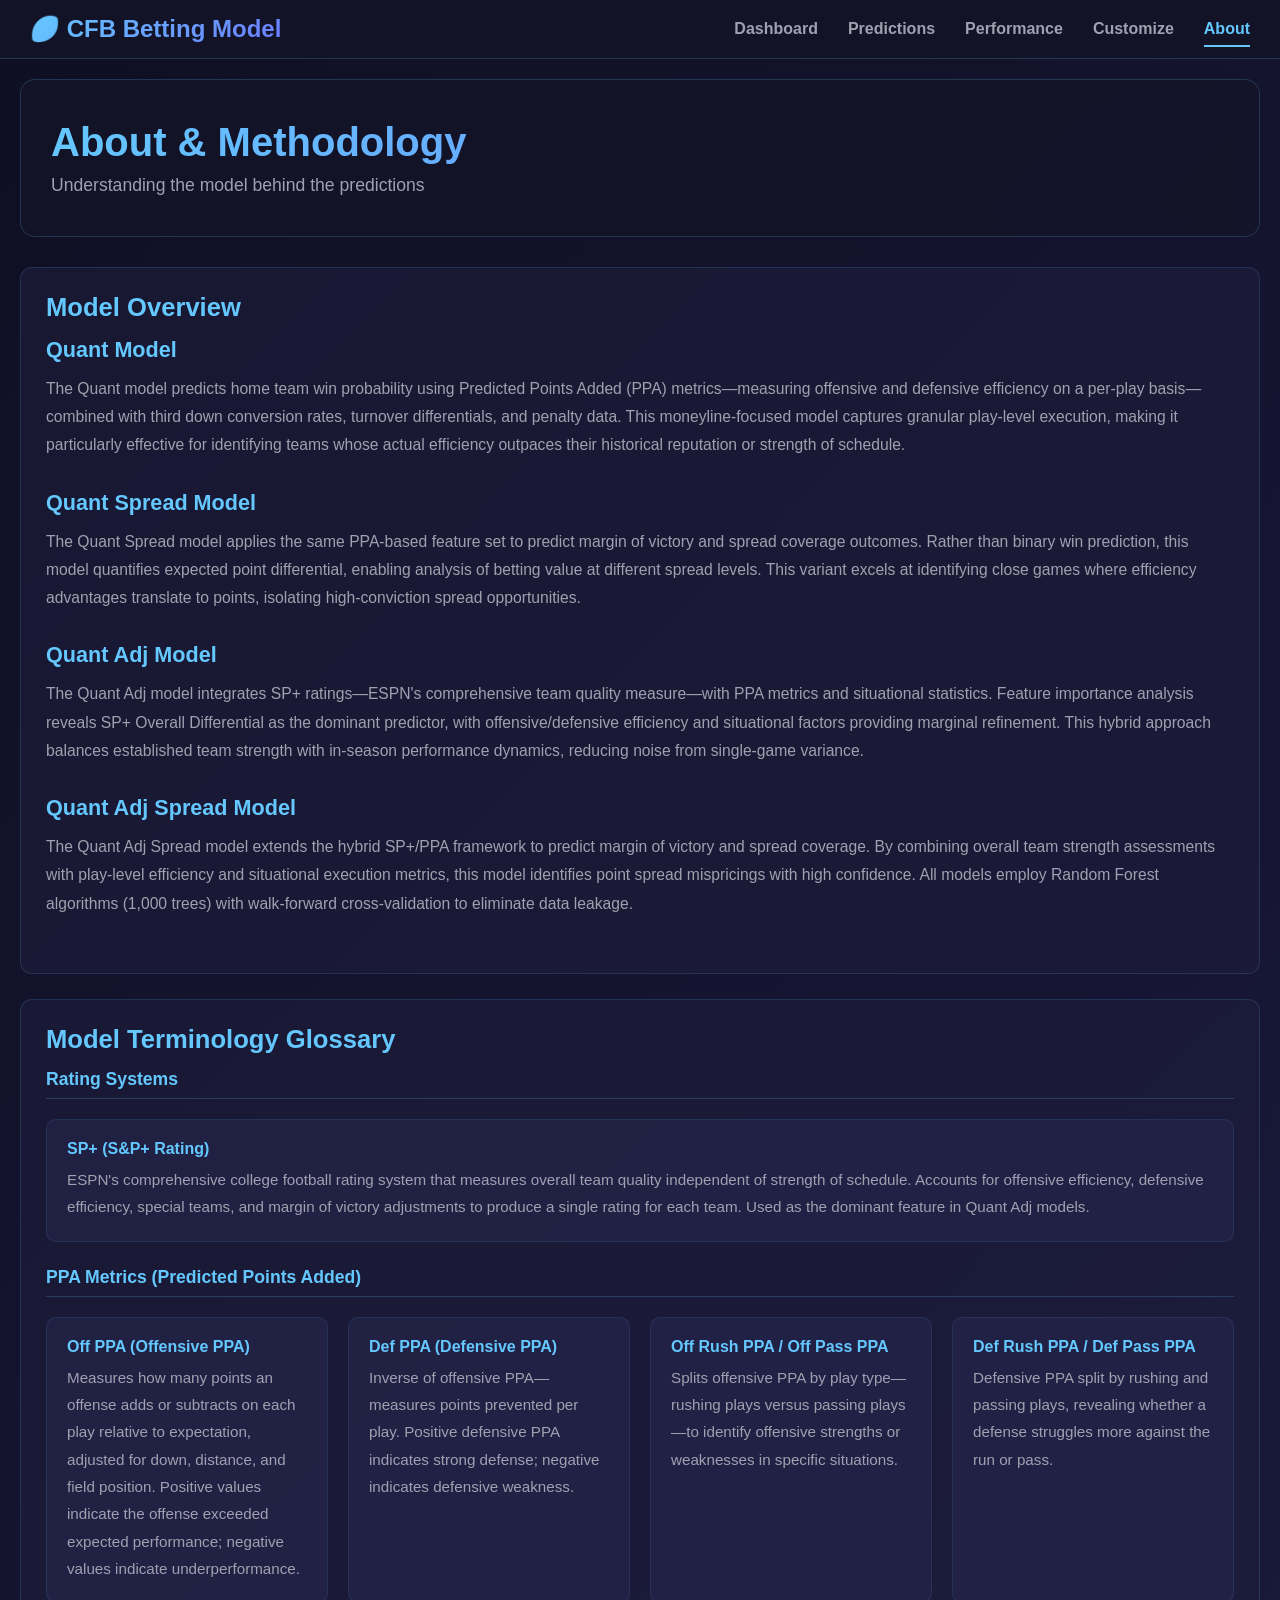
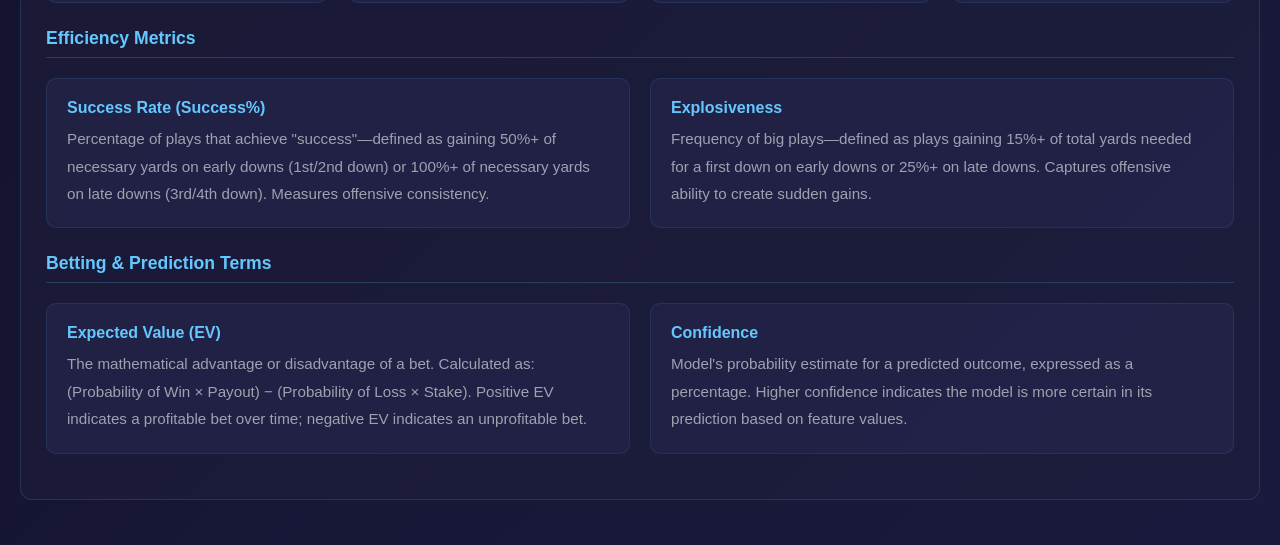
==== about.html @ a5830151 "Add files via upload" ====
<!DOCTYPE html>
<html lang="en">
<head>
    <meta charset="UTF-8">
    <meta name="viewport" content="width=device-width, initial-scale=1.0">
    <title>About & Methodology - College Football Betting Model</title>
    <link rel="stylesheet" href="style.css">
    <style>
        .content-section {
            background: rgba(30, 30, 60, 0.6);
            border: 1px solid rgba(100, 200, 255, 0.15);
            border-radius: 12px;
            padding: 25px;
            margin-bottom: 25px;
        }

        .content-section h2 {
            font-size: 1.6em;
            color: #64c8ff;
            margin-bottom: 15px;
        }

        .content-section p {
            color: #a0a0b0;
            line-height: 1.8;
            margin-bottom: 12px;
        }

        .content-section ul {
            color: #a0a0b0;
            margin-left: 20px;
            margin-bottom: 15px;
            line-height: 1.8;
        }

        .content-section li {
            margin-bottom: 8px;
        }

        .feature-grid {
            display: grid;
            grid-template-columns: repeat(auto-fit, minmax(250px, 1fr));
            gap: 20px;
            margin: 20px 0;
        }

        .feature-item {
            background: rgba(50, 50, 100, 0.3);
            padding: 20px;
            border-radius: 10px;
            border: 1px solid rgba(100, 200, 255, 0.1);
        }

        .feature-item strong {
            color: #64c8ff;
            display: block;
            margin-bottom: 8px;
        }

        .feature-item p {
            margin: 0;
            font-size: 0.95em;
        }

        .model-item {
            margin-bottom: 30px;
        }

        .model-item h3 {
            font-size: 1.35em;
            color: #64c8ff;
            margin: 0 0 12px 0;
            font-weight: 600;
        }

        .model-item p {
            color: #a0a0b0;
            line-height: 1.8;
            margin: 0;
            font-size: 0.98em;
        }

        .term-category {
            font-size: 1.1em;
            color: #64c8ff;
            margin-top: 25px;
            margin-bottom: 15px;
            font-weight: 600;
            border-bottom: 1px solid rgba(100, 200, 255, 0.2);
            padding-bottom: 8px;
        }

        .term-category:first-of-type {
            margin-top: 0;
        }
    </style>
</head>
<body>
<!-- Navigation Bar -->
    <nav class="navbar">
        <div class="nav-container">
            <div class="nav-logo">🏈 CFB Betting Model</div>
            <ul class="nav-menu">
                <li><a href="index.html" class="nav-link">Dashboard</a></li>
                <li><a href="predictions.html" class="nav-link">Predictions</a></li>
                <li><a href="performance.html" class="nav-link">Performance</a></li>
                <li><a href="customize.html" class="nav-link">Customize</a></li>
                <li><a href="about.html" class="nav-link active">About</a></li>
            </ul>
        </div>
    </nav>

    <div class="container">
        <header>
            <h1>About &amp; Methodology</h1>
            <p class="subtitle">Understanding the model behind the predictions</p>
        </header>

        <div class="content-section">
            <h2>Model Overview</h2>
            
            <div class="model-item">
                <h3>Quant Model</h3>
                <p>The Quant model predicts home team win probability using Predicted Points Added (PPA) metrics—measuring offensive and defensive efficiency on a per-play basis—combined with third down conversion rates, turnover differentials, and penalty data. This moneyline-focused model captures granular play-level execution, making it particularly effective for identifying teams whose actual efficiency outpaces their historical reputation or strength of schedule.</p>
            </div>

            <div class="model-item">
                <h3>Quant Spread Model</h3>
                <p>The Quant Spread model applies the same PPA-based feature set to predict margin of victory and spread coverage outcomes. Rather than binary win prediction, this model quantifies expected point differential, enabling analysis of betting value at different spread levels. This variant excels at identifying close games where efficiency advantages translate to points, isolating high-conviction spread opportunities.</p>
            </div>

            <div class="model-item">
                <h3>Quant Adj Model</h3>
                <p>The Quant Adj model integrates SP+ ratings—ESPN's comprehensive team quality measure—with PPA metrics and situational statistics. Feature importance analysis reveals SP+ Overall Differential as the dominant predictor, with offensive/defensive efficiency and situational factors providing marginal refinement. This hybrid approach balances established team strength with in-season performance dynamics, reducing noise from single-game variance.</p>
            </div>

            <div class="model-item">
                <h3>Quant Adj Spread Model</h3>
                <p>The Quant Adj Spread model extends the hybrid SP+/PPA framework to predict margin of victory and spread coverage. By combining overall team strength assessments with play-level efficiency and situational execution metrics, this model identifies point spread mispricings with high confidence. All models employ Random Forest algorithms (1,000 trees) with walk-forward cross-validation to eliminate data leakage.</p>
            </div>
        </div>

        <div class="content-section">
            <h2>Model Terminology Glossary</h2>
            
            <h3 class="term-category">Rating Systems</h3>
            <div class="feature-grid">
                <div class="feature-item">
                    <strong>SP+ (S&P+ Rating)</strong>
                    <p>ESPN's comprehensive college football rating system that measures overall team quality independent of strength of schedule. Accounts for offensive efficiency, defensive efficiency, special teams, and margin of victory adjustments to produce a single rating for each team. Used as the dominant feature in Quant Adj models.</p>
                </div>
            </div>

            <h3 class="term-category">PPA Metrics (Predicted Points Added)</h3>
            <div class="feature-grid">
                <div class="feature-item">
                    <strong>Off PPA (Offensive PPA)</strong>
                    <p>Measures how many points an offense adds or subtracts on each play relative to expectation, adjusted for down, distance, and field position. Positive values indicate the offense exceeded expected performance; negative values indicate underperformance.</p>
                </div>
                <div class="feature-item">
                    <strong>Def PPA (Defensive PPA)</strong>
                    <p>Inverse of offensive PPA—measures points prevented per play. Positive defensive PPA indicates strong defense; negative indicates defensive weakness.</p>
                </div>
                <div class="feature-item">
                    <strong>Off Rush PPA / Off Pass PPA</strong>
                    <p>Splits offensive PPA by play type—rushing plays versus passing plays—to identify offensive strengths or weaknesses in specific situations.</p>
                </div>
                <div class="feature-item">
                    <strong>Def Rush PPA / Def Pass PPA</strong>
                    <p>Defensive PPA split by rushing and passing plays, revealing whether a defense struggles more against the run or pass.</p>
                </div>
            </div>

            <h3 class="term-category">Efficiency Metrics</h3>
            <div class="feature-grid">
                <div class="feature-item">
                    <strong>Success Rate (Success%)</strong>
                    <p>Percentage of plays that achieve "success"—defined as gaining 50%+ of necessary yards on early downs (1st/2nd down) or 100%+ of necessary yards on late downs (3rd/4th down). Measures offensive consistency.</p>
                </div>
                <div class="feature-item">
                    <strong>Explosiveness</strong>
                    <p>Frequency of big plays—defined as plays gaining 15%+ of total yards needed for a first down on early downs or 25%+ on late downs. Captures offensive ability to create sudden gains.</p>
                </div>
            </div>

            <h3 class="term-category">Betting & Prediction Terms</h3>
            <div class="feature-grid">
                <div class="feature-item">
                    <strong>Expected Value (EV)</strong>
                    <p>The mathematical advantage or disadvantage of a bet. Calculated as: (Probability of Win × Payout) − (Probability of Loss × Stake). Positive EV indicates a profitable bet over time; negative EV indicates an unprofitable bet.</p>
                </div>
                <div class="feature-item">
                    <strong>Confidence</strong>
                    <p>Model's probability estimate for a predicted outcome, expressed as a percentage. Higher confidence indicates the model is more certain in its prediction based on feature values.</p>
                </div>
            </div>
        </div>
---- style.css ----
* {
    margin: 0;
    padding: 0;
    box-sizing: border-box;
}

body {
    font-family: -apple-system, BlinkMacSystemFont, 'Segoe UI', Roboto, Oxygen, Ubuntu, Cantarell, sans-serif;
    background: linear-gradient(135deg, #0f0f23 0%, #1a1a3e 100%);
    min-height: 100vh;
    color: #e0e0e0;
}

/* Navigation Bar */
.navbar {
    background: rgba(20, 20, 40, 0.9);
    backdrop-filter: blur(10px);
    border-bottom: 1px solid rgba(100, 200, 255, 0.2);
    position: sticky;
    top: 0;
    z-index: 100;
}

.nav-container {
    max-width: 1400px;
    margin: 0 auto;
    padding: 15px 30px;
    display: flex;
    justify-content: space-between;
    align-items: center;
}

.nav-logo {
    font-size: 1.5em;
    font-weight: bold;
    background: linear-gradient(135deg, #64c8ff, #6b7dff);
    -webkit-background-clip: text;
    -webkit-text-fill-color: transparent;
    background-clip: text;
    cursor: pointer;
}

.nav-menu {
    display: flex;
    list-style: none;
    gap: 30px;
}

.nav-link {
    color: #a0a0b0;
    text-decoration: none;
    font-weight: 600;
    transition: all 0.3s ease;
    padding: 8px 0;
    border-bottom: 2px solid transparent;
}

.nav-link:hover,
.nav-link.active {
    color: #64c8ff;
    border-bottom-color: #64c8ff;
}

/* Container */
.container {
    max-width: 1400px;
    margin: 0 auto;
    padding: 20px;
}

/* Header */
header {
    background: rgba(20, 20, 40, 0.8);
    backdrop-filter: blur(10px);
    padding: 40px 30px;
    border-radius: 15px;
    margin-bottom: 30px;
    border: 1px solid rgba(100, 200, 255, 0.2);
}

h1 {
    font-size: 2.5em;
    color: #fff;
    margin-bottom: 10px;
    background: linear-gradient(135deg, #64c8ff, #6b7dff);
    -webkit-background-clip: text;
    -webkit-text-fill-color: transparent;
    background-clip: text;
}

.subtitle {
    color: #a0a0b0;
    font-size: 1.1em;
}

/* Stats Grid */
.stats-grid {
    display: grid;
    grid-template-columns: repeat(auto-fit, minmax(250px, 1fr));
    gap: 20px;
    margin-bottom: 30px;
}

.stat-card {
    background: rgba(30, 30, 60, 0.6);
    backdrop-filter: blur(10px);
    padding: 25px;
    border-radius: 12px;
    border: 1px solid rgba(100, 200, 255, 0.15);
    border-left: 4px solid #64c8ff;
    transition: all 0.3s ease;
}

.stat-card:hover {
    border: 1px solid rgba(100, 200, 255, 0.3);
    transform: translateY(-2px);
}

.stat-label {
    color: #7a7a90;
    font-size: 0.85em;
    font-weight: 600;
    text-transform: uppercase;
    letter-spacing: 1px;
    margin-bottom: 10px;
}

.stat-value {
    font-size: 2.2em;
    font-weight: bold;
    color: #64c8ff;
}

.stat-subtext {
    color: #555;
    font-size: 0.85em;
    margin-top: 8px;
}

/* Dashboard */
.dashboard {
    background: rgba(20, 20, 40, 0.6);
    backdrop-filter: blur(10px);
    border-radius: 15px;
    padding: 30px;
    border: 1px solid rgba(100, 200, 255, 0.15);
    margin-bottom: 30px;
}

.dashboard-header {
    margin-bottom: 25px;
}

.dashboard-title {
    font-size: 1.8em;
    font-weight: bold;
    color: #fff;
}

/* Quick Stats */
.quick-stats {
    display: grid;
    grid-template-columns: repeat(auto-fit, minmax(200px, 1fr));
    gap: 20px;
}

.quick-stat-item {
    background: rgba(50, 50, 100, 0.3);
    padding: 20px;
    border-radius: 10px;
    border: 1px solid rgba(100, 200, 255, 0.1);
}

.quick-stat-label {
    color: #7a7a90;
    font-size: 0.85em;
    font-weight: 600;
    text-transform: uppercase;
    margin-bottom: 8px;
}

.quick-stat-value {
    font-size: 1.8em;
    font-weight: bold;
    color: #64c8ff;
}

/* Getting Started */
.getting-started {
    display: grid;
    grid-template-columns: repeat(auto-fit, minmax(280px, 1fr));
    gap: 20px;
}

.gs-card {
    background: rgba(50, 50, 100, 0.3);
    padding: 25px;
    border-radius: 12px;
    border: 1px solid rgba(100, 200, 255, 0.15);
    transition: all 0.3s ease;
}

.gs-card:hover {
    border-color: rgba(100, 200, 255, 0.4);
    transform: translateY(-4px);
}

.gs-number {
    width: 40px;
    height: 40px;
    background: linear-gradient(135deg, #64c8ff, #6b7dff);
    color: #0f0f23;
    border-radius: 50%;
    display: flex;
    align-items: center;
    justify-content: center;
    font-weight: bold;
    font-size: 1.3em;
    margin-bottom: 15px;
}

.gs-title {
    font-size: 1.2em;
    font-weight: bold;
    color: #fff;
    margin-bottom: 10px;
}

.gs-description {
    color: #a0a0b0;
    font-size: 0.95em;
    margin-bottom: 15px;
}

.gs-link {
    color: #64c8ff;
    text-decoration: none;
    font-weight: 600;
    transition: all 0.3s ease;
}

.gs-link:hover {
    color: #fff;
}

/* Cards Grid */
.cards-grid {
    display: grid;
    grid-template-columns: repeat(auto-fill, minmax(320px, 1fr));
    gap: 20px;
}

.prediction-card {
    background: rgba(30, 30, 60, 0.6);
    border: 1px solid rgba(100, 200, 255, 0.15);
    border-radius: 12px;
    padding: 20px;
    transition: all 0.3s ease;
    cursor: pointer;
}

.prediction-card:hover {
    border-color: rgba(100, 200, 255, 0.4);
    transform: translateY(-4px);
    background: rgba(30, 30, 60, 0.8);
}

.card-header {
    display: flex;
    justify-content: space-between;
    align-items: start;
    margin-bottom: 15px;
}

.matchup-info {
    flex: 1;
}

.team-away {
    display: block;
    font-weight: 700;
    font-size: 1.05em;
    color: #fff;
    margin-bottom: 3px;
}

.vs {
    display: block;
    color: #7a7a90;
    font-size: 0.85em;
    margin-bottom: 3px;
}

.team-home {
    display: block;
    font-weight: 700;
    font-size: 1.05em;
    color: #fff;
}

.prediction-badge {
    display: inline-block;
    background: linear-gradient(135deg, #64c8ff, #6b7dff);
    color: #0f0f23;
    padding: 8px 16px;
    border-radius: 20px;
    font-weight: 700;
    font-size: 0.9em;
}

.card-body {
    display: grid;
    grid-template-columns: 1fr 1fr;
    gap: 15px;
    margin-bottom: 15px;
}

.stat {
    background: rgba(50, 50, 100, 0.3);
    padding: 12px;
    border-radius: 8px;
    border: 1px solid rgba(100, 200, 255, 0.1);
}

.stat-label-small {
    color: #7a7a90;
    font-size: 0.75em;
    font-weight: 600;
    text-transform: uppercase;
    margin-bottom: 6px;
    letter-spacing: 0.5px;
}

.stat-value-small {
    font-size: 1.3em;
    font-weight: bold;
    color: #64c8ff;
}

.confidence-container {
    grid-column: 1 / -1;
    background: rgba(50, 50, 100, 0.3);
    padding: 12px;
    border-radius: 8px;
    border: 1px solid rgba(100, 200, 255, 0.1);
}

.confidence-label {
    color: #7a7a90;
    font-size: 0.75em;
    font-weight: 600;
    text-transform: uppercase;
    margin-bottom: 8px;
    letter-spacing: 0.5px;
}

.confidence-bar {
    height: 6px;
    background: rgba(100, 200, 255, 0.1);
    border-radius: 3px;
    overflow: hidden;
    margin-bottom: 6px;
}

.confidence-fill {
    height: 100%;
    background: linear-gradient(90deg, #64c8ff, #6b7dff);
    border-radius: 3px;
}

.confidence-text {
    color: #64c8ff;
    font-size: 0.85em;
    font-weight: 600;
}

.card-footer {
    display: flex;
    justify-content: space-between;
    align-items: center;
    padding-top: 15px;
    border-top: 1px solid rgba(100, 200, 255, 0.1);
}

.moneyline {
    font-weight: 700;
    font-size: 1.1em;
}

.moneyline.favorite {
    color: #4ade80;
}

.moneyline.underdog {
    color: #f87171;
}

.ev-badge {
    display: inline-block;
    padding: 8px 14px;
    border-radius: 8px;
    font-weight: 700;
    font-size: 0.9em;
}

.ev-high {
    background: rgba(74, 222, 128, 0.2);
    color: #4ade80;
}

.ev-medium {
    background: rgba(250, 204, 21, 0.2);
    color: #facc15;
}

.ev-low {
    background: rgba(248, 113, 113, 0.2);
    color: #f87171;
}

/* Buttons */
button {
    padding: 10px 20px;
    border: none;
    border-radius: 8px;
    cursor: pointer;
    font-weight: 600;
    font-size: 0.95em;
    transition: all 0.3s ease;
    background: rgba(50, 50, 80, 0.8);
    color: #a0a0b0;
    border: 1px solid rgba(100, 200, 255, 0.2);
}

button:hover {
    background: rgba(100, 150, 200, 0.2);
    border-color: rgba(100, 200, 255, 0.4);
    color: #64c8ff;
}

button.active {
    background: rgba(100, 200, 255, 0.3);
    color: #64c8ff;
    border-color: #64c8ff;
}

/* Upload Section */
.upload-section {
    margin-bottom: 30px;
    padding: 25px;
    background: rgba(50, 50, 100, 0.4);
    border-radius: 12px;
    border: 2px dashed rgba(100, 200, 255, 0.3);
    transition: all 0.3s ease;
}

.upload-section:hover {
    border-color: rgba(100, 200, 255, 0.6);
    background: rgba(50, 50, 100, 0.6);
}

.upload-section label {
    display: block;
    margin-bottom: 12px;
    font-weight: 600;
    color: #64c8ff;
}

.upload-section input[type="file"] {
    padding: 10px;
    background: rgba(30, 30, 60, 0.8);
    border: 1px solid rgba(100, 200, 255, 0.3);
    border-radius: 8px;
    cursor: pointer;
    color: #e0e0e0;
}

/* Modal */
.modal {
    display: none;
    position: fixed;
    z-index: 1000;
    left: 0;
    top: 0;
    width: 100%;
    height: 100%;
    background: rgba(0, 0, 0, 0.7);
    backdrop-filter: blur(5px);
}

.modal.active {
    display: flex;
    align-items: center;
    justify-content: center;
}

.modal-content {
    background: rgba(20, 20, 40, 0.95);
    border: 1px solid rgba(100, 200, 255, 0.3);
    border-radius: 15px;
    padding: 30px;
    max-width: 600px;
    width: 90%;
    max-height: 80vh;
    overflow-y: auto;
}

.modal-header {
    display: flex;
    justify-content: space-between;
    align-items: center;
    margin-bottom: 25px;
    border-bottom: 1px solid rgba(100, 200, 255, 0.2);
    padding-bottom: 15px;
}

.modal-title {
    font-size: 1.5em;
    font-weight: bold;
    color: #fff;
}

.close-btn {
    background: none;
    border: none;
    color: #64c8ff;
    font-size: 1.5em;
    cursor: pointer;
    padding: 0;
}

.modal-body {
    display: grid;
    gap: 15px;
}

.detail-row {
    display: flex;
    justify-content: space-between;
    padding: 12px;
    background: rgba(50, 50, 100, 0.3);
    border-radius: 8px;
    border: 1px solid rgba(100, 200, 255, 0.1);
}

.detail-label {
    color: #7a7a90;
    font-weight: 600;
    font-size: 0.9em;
}

.detail-value {
    color: #64c8ff;
    font-weight: 700;
    font-size: 0.95em;
}

/* Empty State */
.empty-state {
    text-align: center;
    padding: 60px 20px;
    color: #7a7a90;
}

.empty-state-icon {
    font-size: 3em;
    margin-bottom: 15px;
}

/* Disclaimer */
.disclaimer {
    margin-top: 30px;
    padding: 20px;
    background: rgba(180, 83, 9, 0.2);
    border-left: 5px solid #ea580c;
    border-radius: 8px;
    color: #d97706;
    font-size: 0.95em;
    line-height: 1.6;
    border: 1px solid rgba(180, 83, 9, 0.3);
}

/* Weekly Chart */
#weeklyChart {
    display: grid;
    grid-template-columns: repeat(auto-fit, minmax(120px, 1fr));
    gap: 15px;
    margin-bottom: 30px;
}

/* Responsive */
@media (max-width: 768px) {
    h1 {
        font-size: 1.8em;
    }

    .nav-menu {
        gap: 15px;
        font-size: 0.9em;
    }

    .cards-grid {
        grid-template-columns: 1fr;
    }

    .dashboard-header {
        flex-direction: column;
    }
}
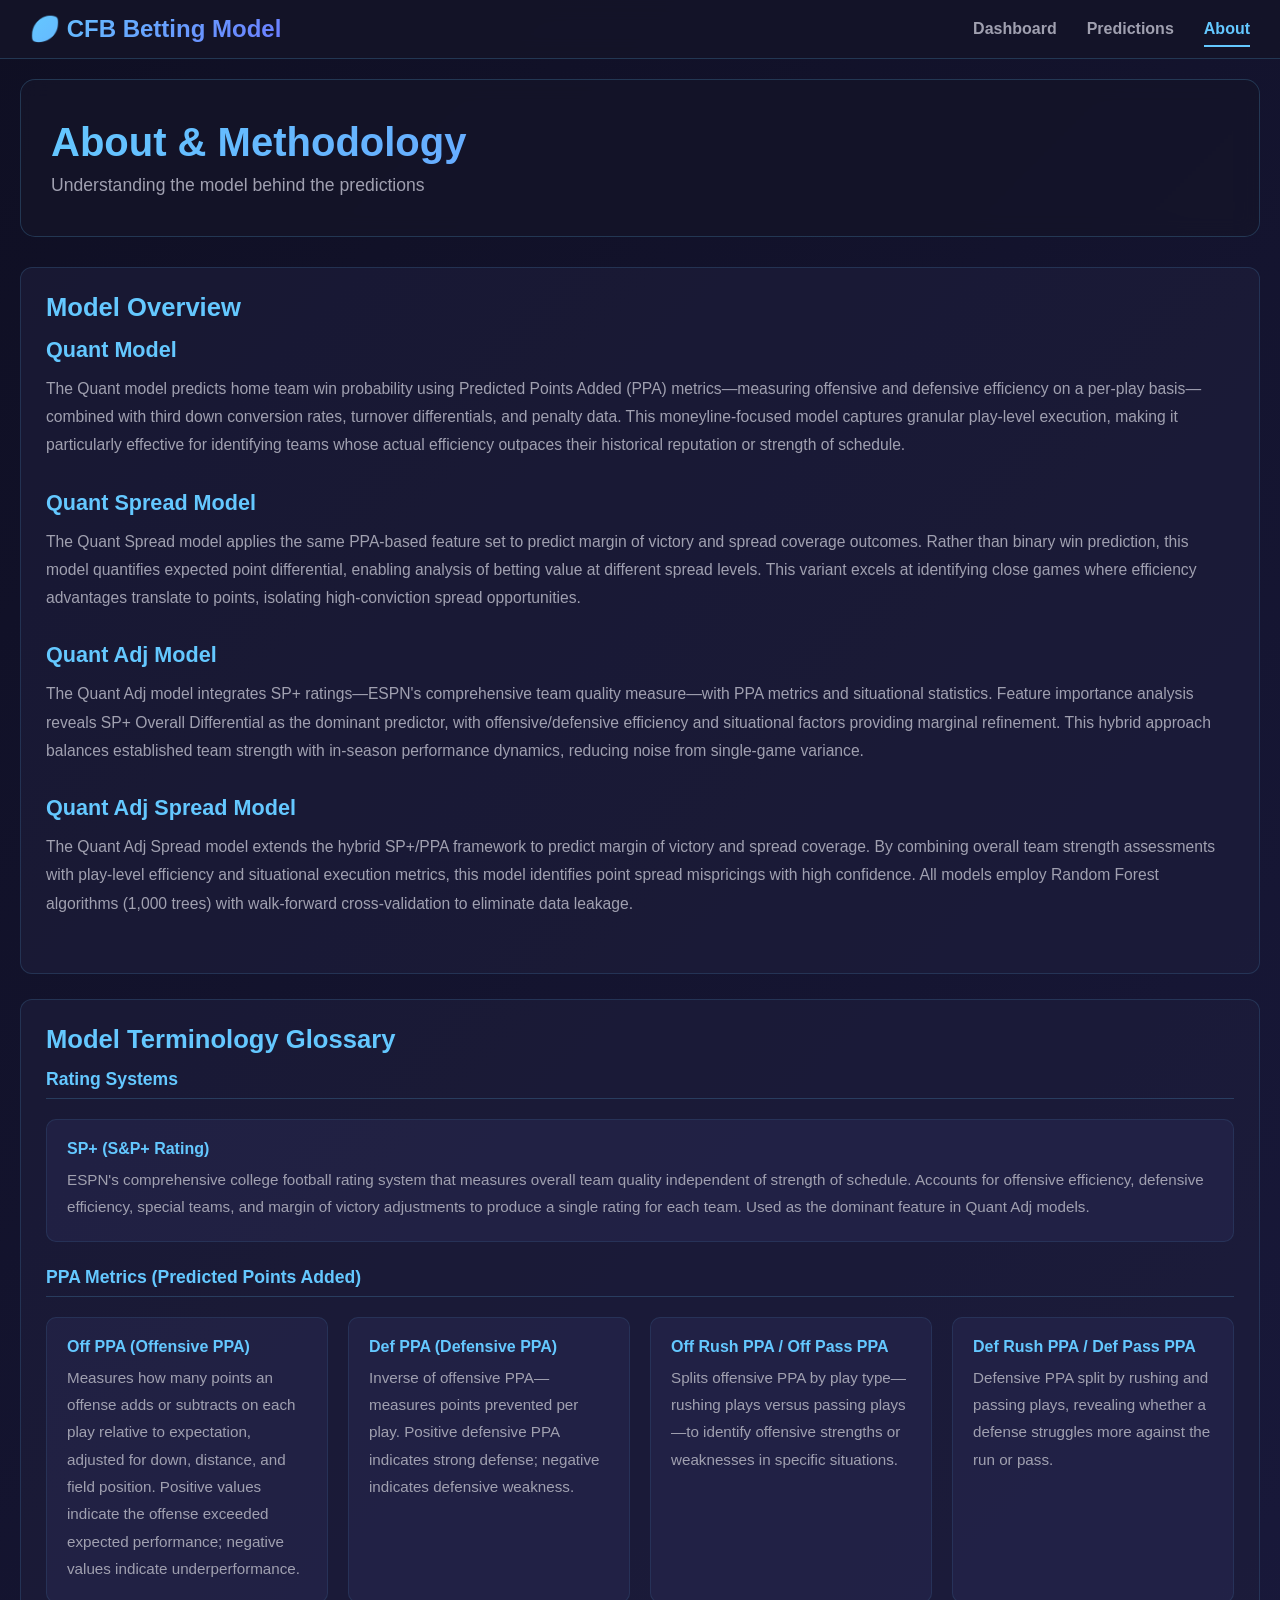
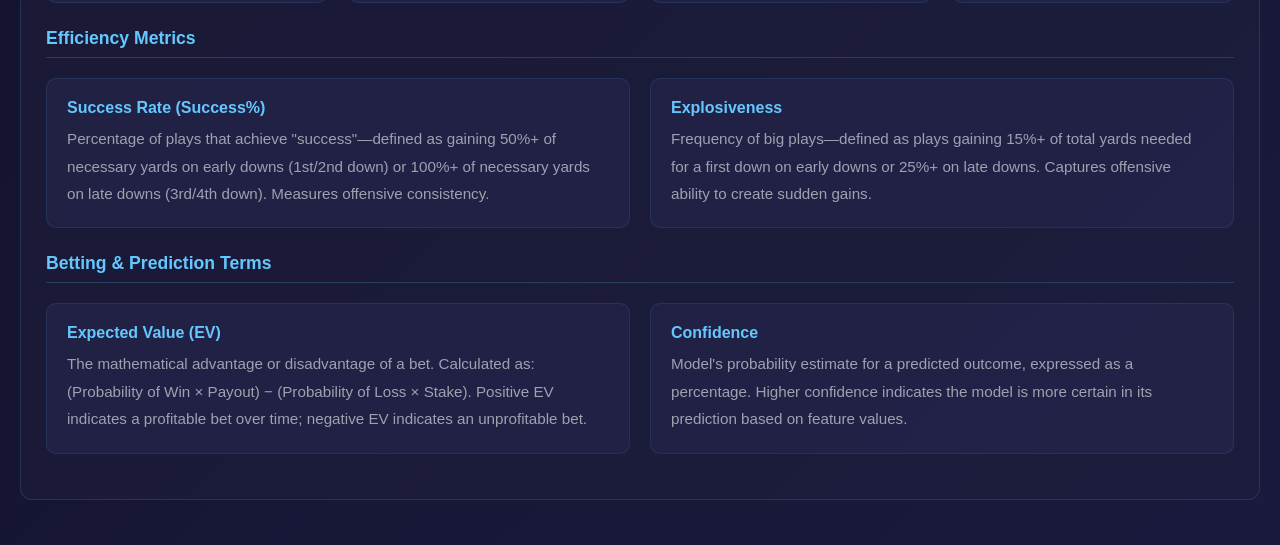
==== commit f3c39d47: "Update navigation menu in about.html Removed links to Performance and Customize pages from navigatio" ====
--- a/about.html
+++ b/about.html
@@ -103,8 +103,7 @@
             <ul class="nav-menu">
                 <li><a href="index.html" class="nav-link">Dashboard</a></li>
                 <li><a href="predictions.html" class="nav-link">Predictions</a></li>
-                <li><a href="performance.html" class="nav-link">Performance</a></li>
-                <li><a href="customize.html" class="nav-link">Customize</a></li>
+
                 <li><a href="about.html" class="nav-link active">About</a></li>
             </ul>
         </div>
@@ -196,4 +195,4 @@
             </div>
         </div>
 
-        +        
